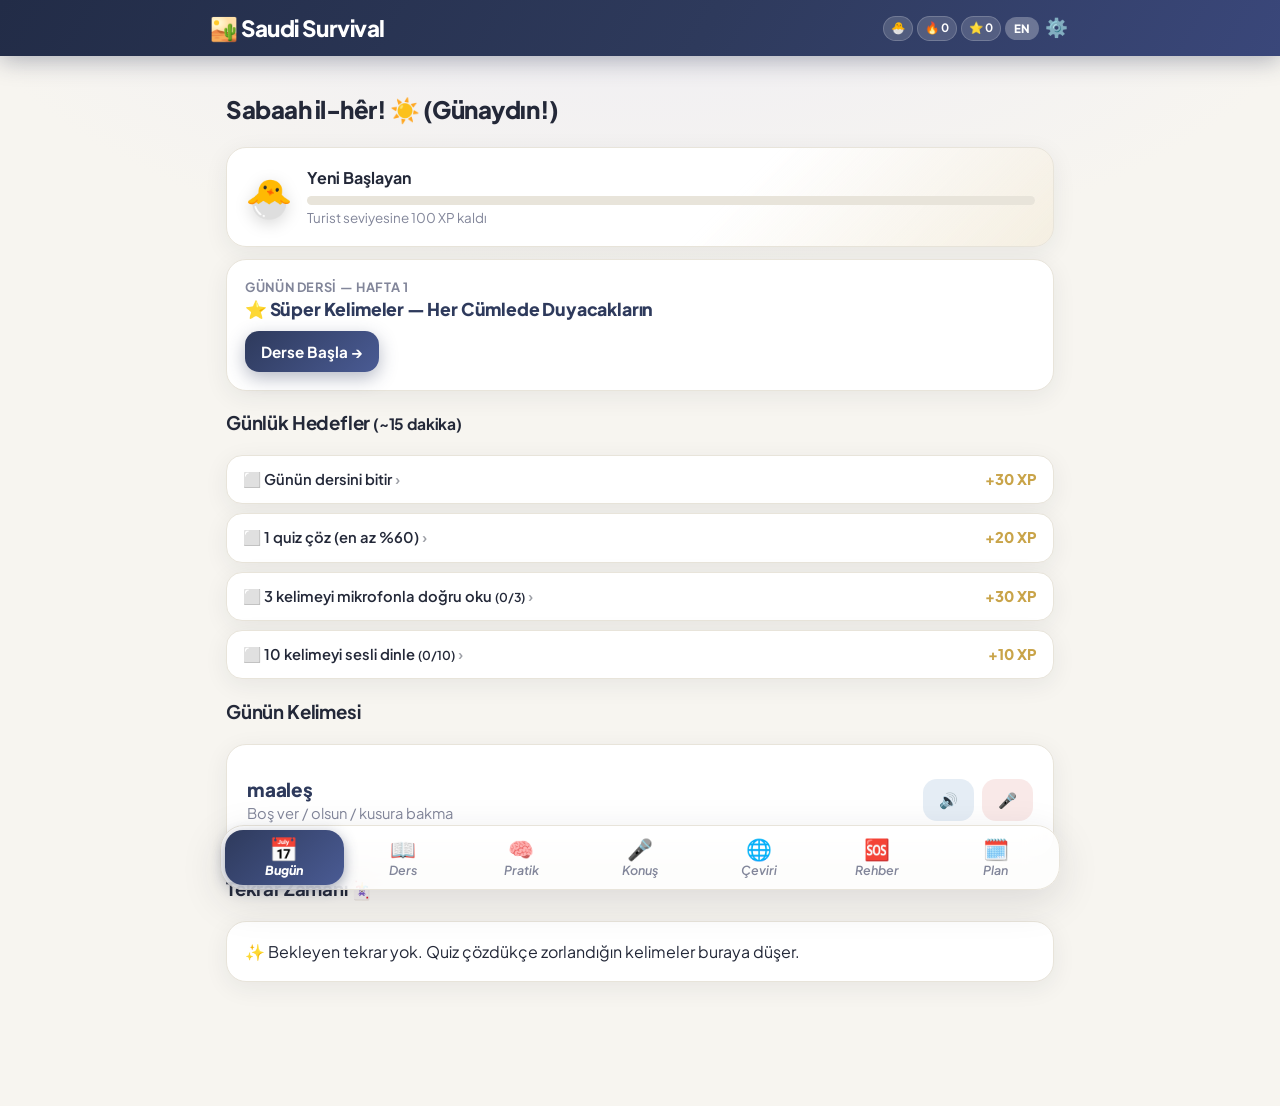
==== index.html @ fb9cb73b "Whisper ile telaffuz değerlendirme, lacivert-altın tema, tıklanabilir hedefler - Speak'te değerlendi" ====
<!DOCTYPE html>
<html lang="tr">
<head>
<meta charset="UTF-8">
<meta name="viewport" content="width=device-width, initial-scale=1.0, viewport-fit=cover">
<meta name="theme-color" content="#2e3a5c">
<meta name="apple-mobile-web-app-capable" content="yes">
<meta name="apple-mobile-web-app-title" content="Saudi Survival">
<title>Saudi Survival App</title>
<link rel="manifest" href="manifest.json">
<link rel="icon" href="icon.svg">
<link rel="apple-touch-icon" href="icon-180.png">
<link rel="stylesheet" href="style.css">
</head>
<body>
<header>
  <div class="header-inner">
    <h1>🏜️ Saudi Survival</h1>
    <div class="header-stats">
      <span id="seviyeBadge" title="Seviye / Level">🐣</span>
      <span id="streakBadge" title="Seri / Streak">🔥 0</span>
      <span id="xpBadge" title="XP">⭐ 0</span>
      <button id="dilBtn" title="Dil / Language">EN</button>
      <button id="settingsBtn" title="Ayarlar / Settings">⚙️</button>
    </div>
  </div>
</header>

<main>
  <!-- BUGÜN -->
  <section id="panel-bugun" class="panel active">
    <h2 id="selamlama"></h2>
    <div class="card seviye-karti" id="seviyeKarti"></div>
    <div class="card" id="gununDersiCard"></div>
    <h3><span data-i18n="gunluk_hedefler">Günlük Hedefler</span> <small data-i18n="dakika">(~15 dakika)</small></h3>
    <ul id="hedefListesi" class="hedef-listesi"></ul>
    <div id="gunTamamMsg" class="kutla hidden" data-i18n-html="gun_tamam"></div>
    <h3 data-i18n="gunun_kelimesi">Günün Kelimesi</h3>
    <div class="card" id="gununKelimesi"></div>
    <h3 data-i18n="tekrar_zamani">Tekrar Zamanı 🃏</h3>
    <div class="card" id="srsOzet"></div>
  </section>

  <!-- DERS -->
  <section id="panel-ders" class="panel">
    <div class="ders-nav">
      <select id="dersSecimi"></select>
    </div>
    <div id="dersIcerik"></div>
  </section>

  <!-- PRATİK -->
  <section id="panel-pratik" class="panel">
    <div id="pratikMenu">
      <h2 data-i18n="pratik">🧠 Pratik</h2>
      <select id="quizDersSecimi"></select>
      <div class="mod-izgara">
        <button class="mod-kart" id="modAnlam"><span class="mod-ikon">📝</span><b data-i18n="anlam_quiz">Anlam Quizi</b><small data-i18n="anlam_quiz_alt">Okunuşu gör, anlamı seç</small></button>
        <button class="mod-kart" id="modDinleme"><span class="mod-ikon">👂</span><b data-i18n="dinleme_quiz">Dinleme Quizi</b><small data-i18n="dinleme_quiz_alt">Sesi dinle, anlamı seç</small></button>
        <button class="mod-kart" id="modEslestirme"><span class="mod-ikon">🧩</span><b data-i18n="eslestirme">Eşleştirme</b><small data-i18n="eslestirme_alt">Okunuş ↔ anlam eşleştir</small></button>
        <button class="mod-kart" id="modFlashcard"><span class="mod-ikon">🃏</span><b data-i18n="flashcard">Flashcard Tekrarı</b><small data-i18n="flashcard_alt">Akıllı tekrar (zorlandıkların)</small></button>
        <button class="mod-kart" id="modHiz"><span class="mod-ikon">⚡</span><b data-i18n="hiz_turu">Hız Turu</b><small data-i18n="hiz_turu_alt">60 saniyede kaç doğru?</small></button>
        <button class="mod-kart" id="modSayi"><span class="mod-ikon">🔢</span><b data-i18n="sayi_antrenor">Sayı Antrenörü</b><small data-i18n="sayi_antrenor_alt">Fiyatları ve sayıları öğren</small></button>
      </div>
    </div>
    <div id="quizAlani" class="hidden"></div>
    <div id="eslestirmeAlani" class="hidden"></div>
    <div id="flashcardAlani" class="hidden"></div>
    <div id="hizAlani" class="hidden"></div>
    <div id="sayiAlani" class="hidden"></div>
  </section>

  <!-- KONUŞMA -->
  <section id="panel-konusma" class="panel">
    <div id="konusmaMenu">
      <h2 data-i18n="konusma">🎤 Konuşma</h2>
      <div class="mod-izgara">
        <button class="mod-kart" id="modTelaffuz"><span class="mod-ikon">🗣️</span><b data-i18n="telaffuz">Telaffuz Pratiği</b><small data-i18n="telaffuz_alt">Kelimeyi söyle, puan al</small></button>
        <button class="mod-kart" id="modDiyalog"><span class="mod-ikon">💬</span><b data-i18n="diyalog">Sesli Diyalog</b><small data-i18n="diyalog_alt">Uygulamayla konuş!</small></button>
        <button class="mod-kart" id="modAiHoca" style="grid-column:1/-1"><span class="mod-ikon">🤖</span><b data-i18n="ai_hoca">AI Hoca (ChatGPT)</b><small data-i18n="ai_hoca_alt">Gerçek sohbet — o Arapça cevap verir, sesiyle okur</small></button>
      </div>
    </div>
    <div id="telaffuzAlani" class="hidden">
      <button class="btn geri" data-geri="konusma" data-i18n="geri">← Geri</button>
      <select id="konusmaDersSecimi"></select>
      <div id="konusmaAlani"></div>
    </div>
    <div id="diyalogAlani" class="hidden"></div>
    <div id="aiAlani" class="hidden">
      <button class="btn geri" data-geri="konusma" data-i18n="geri">← Geri</button>
      <div id="aiBalonlar"></div>
      <div class="diyalog-sira" style="position:static">
        <div style="display:flex;gap:8px">
          <input type="text" id="aiGirdi" style="flex:1;padding:12px;border-radius:12px;border:1.5px solid var(--cizgi);background:var(--kart);color:var(--metin);font-family:inherit;font-size:1rem">
          <button class="btn mic" id="aiMic">🎤</button>
          <button class="btn primary" id="aiGonder" data-i18n="ai_gonder">Gönder</button>
        </div>
        <div id="aiDurum"></div>
      </div>
    </div>
  </section>

  <!-- ÇEVİRMEN -->
  <section id="panel-cevirmen" class="panel">
    <h2 data-i18n="cevirmen">🌐 Çevirmen</h2>
    <p class="ipucu" data-i18n="cevirmen_ipucu">Cümleni yaz ya da söyle — çevirir, okunuşunu yazar, sesli okur.</p>
    <div class="cevirmen-yon">
      <button class="btn yon active" id="yonTrAr" data-i18n="yon_kaynak_ar">Türkçe → Arapça</button>
      <button class="btn yon" id="yonArTr" data-i18n="yon_ar_kaynak">Arapça → Türkçe</button>
    </div>
    <div class="cevirmen-girdi">
      <textarea id="ceviriGirdi" rows="3"></textarea>
      <div class="cevirmen-btnler">
        <button class="btn mic" id="ceviriMic" data-i18n="soyle">🎤 Söyle</button>
        <button class="btn primary" id="ceviriYap" data-i18n="cevir">Çevir</button>
      </div>
      <div id="ceviriDurum" class="hidden"></div>
    </div>
    <div id="ceviriSonuc" class="hidden">
      <div class="card ceviri-card">
        <div class="ceviri-etiket" data-i18n="ceviri_etiket">Çeviri:</div>
        <div id="ceviriMetin" class="buyuk-metin"></div>
        <div id="ceviriOkunus" class="okunus-not"></div>
        <div id="ceviriArapca" class="arapca-yazi"></div>
        <div class="kelime-btnler" style="margin-top:8px">
          <button class="btn ses" id="ceviriDinle" data-i18n="dinle">🔊 Dinle</button>
          <button class="btn mic" id="ceviriTekrarla" data-i18n="sen_soyle">🎤 Sen Söyle</button>
        </div>
        <div id="ceviriTelaffuz"></div>
      </div>
    </div>
  </section>

  <!-- CEP REHBERİ -->
  <section id="panel-rehber" class="panel">
    <h2 data-i18n="rehber">🆘 Cep Rehberi</h2>
    <p class="ipucu" data-i18n="rehber_ipucu">Gerçek hayatta sıkışınca: ifadeye dokun, telefon senin yerine Arapça söylesin! 📢</p>
    <div id="rehberKategoriler"></div>
  </section>

  <!-- AJANDA -->
  <section id="panel-ajanda" class="panel">
    <h2 data-i18n="yol_haritasi">🗓️ Yol Haritası</h2>
    <div class="genel-ilerleme">
      <div class="bar"><div id="genelBar" class="bar-dolu"></div></div>
      <span id="genelYuzde">%0</span>
    </div>
    <div id="ajandaListesi"></div>
    <h3 data-i18n="aktivite">📆 Son 4 Hafta Aktiviten</h3>
    <div class="card"><div id="aktiviteTakvim" class="takvim"></div></div>
    <button class="btn primary" id="paylasBtn" style="width:100%;margin:8px 0" data-i18n="paylas">📤 İlerlemeni Paylaş</button>
    <h3 data-i18n="rozetler">🏅 Rozetler</h3>
    <div id="rozetler" class="rozetler"></div>
    <h3 data-i18n="istatistikler">📊 İstatistikler</h3>
    <div class="card" id="istatistikler"></div>
  </section>
</main>

<nav id="tabs">
  <button class="tab active" data-tab="bugun"><span>📅</span><em data-i18n="tab_bugun">Bugün</em></button>
  <button class="tab" data-tab="ders"><span>📖</span><em data-i18n="tab_ders">Ders</em></button>
  <button class="tab" data-tab="pratik"><span>🧠</span><em data-i18n="tab_pratik">Pratik</em></button>
  <button class="tab" data-tab="konusma"><span>🎤</span><em data-i18n="tab_konus">Konuş</em></button>
  <button class="tab" data-tab="cevirmen"><span>🌐</span><em data-i18n="tab_ceviri">Çeviri</em></button>
  <button class="tab" data-tab="rehber"><span>🆘</span><em data-i18n="tab_rehber">Rehber</em></button>
  <button class="tab" data-tab="ajanda"><span>🗓️</span><em data-i18n="tab_plan">Plan</em></button>
</nav>

<!-- Ayarlar -->
<dialog id="settingsDialog">
  <h3 data-i18n="ayarlar">⚙️ Ayarlar</h3>
  <label class="ayar-satir">
    <span data-i18n="dil">Dil / Language:</span>
    <select id="ayarDil" style="width:auto;flex:1">
      <option value="tr">🇹🇷 Türkçe</option>
      <option value="en">🇬🇧 English</option>
    </select>
  </label>
  <label class="ayar-satir">
    <input type="checkbox" id="ayarArapca"> <span data-i18n="arapca_goster">Arapça yazıyı da göster</span>
  </label>
  <label class="ayar-satir">
    <input type="checkbox" id="ayarKaranlik"> <span data-i18n="karanlik">🌙 Karanlık mod</span>
  </label>
  <label class="ayar-satir">
    <span data-i18n="hiz">Konuşma hızı:</span>
    <input type="range" id="ayarHiz" min="0.5" max="1.2" step="0.1" value="0.8">
  </label>
  <label class="ayar-satir">
    <span data-i18n="ses">Arapça ses:</span>
    <select id="ayarSes"></select>
  </label>
  <label class="ayar-satir" style="flex-direction:column;align-items:flex-start">
    <span data-i18n="openai_anahtar">OpenAI API anahtarı (isteğe bağlı — çok daha doğal ses):</span>
    <input type="password" id="ayarOaiKey" placeholder="sk-..." style="width:100%;padding:10px;border-radius:10px;border:1.5px solid var(--cizgi);background:var(--kart);color:var(--metin);font-family:inherit">
    <small class="ipucu" data-i18n="openai_ipucu">platform.openai.com'dan anahtar al, buraya yapıştır. Boşsa tarayıcı sesi kullanılır.</small>
  </label>
  <div class="ayar-btnler">
    <button class="btn" id="yedekAl" data-i18n="yedek_al">📥 Yedek Al</button>
    <button class="btn" id="yedekYukle" data-i18n="yedek_yukle">📤 Yedek Yükle</button>
  </div>
  <div class="ayar-btnler">
    <button class="btn danger" id="ayarSifirla" data-i18n="sifirla">İlerlemeyi Sıfırla</button>
    <button class="btn primary" id="ayarKapat" data-i18n="kapat">Kapat</button>
  </div>
</dialog>

<div id="toast" class="hidden"></div>
<div id="konfeti"></div>

<script src="data.js"></script>
<script src="en.js"></script>
<script src="app.js"></script>
</body>
</html>
---- style.css ----
/* Saudi Survival — modern, elegant, mobile-first */
@import url('https://fonts.googleapis.com/css2?family=Plus+Jakarta+Sans:wght@400;600;700;800&display=swap');

:root {
  /* Gece laciverti + altın: sofistike, sıcak, premium */
  --bg: #f7f5f0;
  --bg-grad: radial-gradient(1200px 600px at 50% -10%, #edecf4 0%, #f7f5f0 60%);
  --kart: #ffffff;
  --kart-cam: rgba(255,255,255,.8);
  --metin: #232838;
  --gri: #82869a;
  --yesil: #2e3a5c;       /* ana renk: gece laciverti */
  --yesil-2: #4a5b94;     /* açık lacivert */
  --yesil-koyu: #222c47;
  --altin: #c9a449;
  --altin-2: #e3c272;
  --kirmizi: #c96f5d;     /* terrakota */
  --mavi: #5d74a8;
  --cizgi: #e8e4da;
  --radius: 20px;
  --golge: 0 6px 24px rgba(35, 40, 56, .07);
  --golge-buyuk: 0 12px 40px rgba(35, 40, 56, .13);
}
body.karanlik {
  --bg: #12151f;
  --bg-grad: radial-gradient(1200px 600px at 50% -10%, #1a2030 0%, #12151f 60%);
  --kart: #1c2230;
  --kart-cam: rgba(28, 34, 48, .85);
  --metin: #e9e7df;
  --gri: #9aa0b5;
  --yesil: #5d74a8;
  --yesil-2: #7a90c4;
  --cizgi: #2a3245;
  --golge: 0 6px 24px rgba(0,0,0,.35);
  --golge-buyuk: 0 12px 40px rgba(0,0,0,.55);
}

* { box-sizing: border-box; -webkit-tap-highlight-color: transparent; }
html { -webkit-text-size-adjust: 100%; }
body {
  margin: 0;
  font-family: "Plus Jakarta Sans", -apple-system, BlinkMacSystemFont, "Segoe UI", Roboto, sans-serif;
  background: var(--bg);
  background-image: var(--bg-grad);
  background-attachment: fixed;
  color: var(--metin);
  padding-bottom: 84px;
  line-height: 1.45;
}

h2 { font-weight: 800; letter-spacing: -.02em; }
h3 { font-weight: 700; letter-spacing: -.01em; }

/* ---------- Header ---------- */
header {
  background: linear-gradient(120deg, #222c47 0%, #2e3a5c 55%, #3a477a 100%);
  color: #fff;
  padding: 12px 16px;
  padding-top: max(12px, env(safe-area-inset-top));
  position: sticky;
  top: 0;
  z-index: 10;
  box-shadow: 0 4px 24px rgba(34, 44, 71, .35);
}
.header-inner {
  max-width: 860px;
  margin: 0 auto;
  display: flex;
  justify-content: space-between;
  align-items: center;
  gap: 6px;
  min-width: 0;
}
header h1 {
  font-size: 1rem; margin: 0; white-space: nowrap;
  font-weight: 800; letter-spacing: -.02em;
  min-width: 0; overflow: hidden; text-overflow: ellipsis; flex-shrink: 1;
}
.header-stats { display: flex; gap: 4px; align-items: center; font-weight: 700; flex-shrink: 0; }
.header-stats span {
  background: rgba(255,255,255,.16);
  border: 1px solid rgba(255,255,255,.18);
  padding: 3px 7px; border-radius: 999px; font-size: .72rem; white-space: nowrap;
}
#dilBtn {
  background: rgba(255,255,255,.28); border: none; border-radius: 999px;
  padding: 4px 9px; font-size: .72rem; font-weight: 800; color: #fff;
  cursor: pointer; font-family: inherit; flex-shrink: 0;
}
#settingsBtn { background: none; border: none; font-size: 1.15rem; cursor: pointer; padding: 0 2px; flex-shrink: 0; }

/* ---------- Alt navigasyon ---------- */
nav#tabs {
  position: fixed;
  bottom: 10px; left: 10px; right: 10px;
  display: flex;
  background: var(--kart-cam);
  backdrop-filter: blur(16px);
  -webkit-backdrop-filter: blur(16px);
  border: 1px solid var(--cizgi);
  border-radius: 24px;
  z-index: 20;
  padding: 4px;
  padding-bottom: max(4px, env(safe-area-inset-bottom));
  box-shadow: var(--golge-buyuk);
  max-width: 840px;
  margin: 0 auto;
}
.tab {
  flex: 1;
  display: flex;
  flex-direction: column;
  align-items: center;
  gap: 1px;
  padding: 8px 2px 7px;
  border: none;
  background: none;
  font-size: .6rem;
  font-weight: 600;
  font-family: inherit;
  cursor: pointer;
  color: var(--gri);
  border-radius: 18px;
  transition: all .2s;
}
.tab span { font-size: 1.3rem; line-height: 1.1; transition: transform .2s; }
.tab.active {
  color: #fff;
  font-weight: 800;
  background: linear-gradient(135deg, var(--yesil), var(--yesil-2));
  box-shadow: 0 4px 14px rgba(46, 58, 92, .45);
}
.tab.active span { transform: scale(1.12); }

main { max-width: 860px; margin: 0 auto; padding: 16px 16px 28px; }
.panel { display: none; }
.panel.active { display: block; animation: fadeIn .3s cubic-bezier(.2,.8,.3,1); }
@keyframes fadeIn { from { opacity: 0; transform: translateY(10px);} to { opacity: 1; transform: none;} }

/* ---------- Kartlar ---------- */
.card {
  background: var(--kart);
  border: 1px solid var(--cizgi);
  border-radius: var(--radius);
  box-shadow: var(--golge);
  padding: 18px;
  margin: 12px 0;
}

.seviye-karti {
  display: flex; align-items: center; gap: 14px;
  background: linear-gradient(135deg, var(--kart) 60%, rgba(217,164,50,.08));
}
.seviye-karti .buyuk-ikon { font-size: 2.4rem; filter: drop-shadow(0 4px 8px rgba(0,0,0,.15)); }
.seviye-bar { height: 9px; background: var(--cizgi); border-radius: 6px; overflow: hidden; margin-top: 7px; }
.seviye-bar > div {
  height: 100%;
  background: linear-gradient(90deg, var(--altin), var(--altin-2));
  border-radius: 6px;
  transition: width .6s cubic-bezier(.2,.8,.3,1);
}

/* ---------- Hedefler ---------- */
.hedef-listesi { list-style: none; padding: 0; }
.hedef-listesi li {
  background: var(--kart);
  border: 1px solid var(--cizgi);
  border-radius: 16px;
  box-shadow: var(--golge);
  padding: 13px 16px;
  margin: 9px 0;
  display: flex;
  justify-content: space-between;
  align-items: center;
  gap: 8px;
  font-weight: 600;
  font-size: .92rem;
}
.hedef-listesi li.tamam { opacity: .55; text-decoration: line-through; }
.hedef-listesi .xp { color: var(--altin); font-weight: 800; white-space: nowrap; }

.kutla {
  background: linear-gradient(135deg, rgba(242,193,78,.18), rgba(217,164,50,.1));
  border: 1.5px solid var(--altin);
  border-radius: var(--radius);
  padding: 16px;
  text-align: center;
  margin: 12px 0;
  font-size: 1.02rem;
}

/* ---------- Kelime kartları ---------- */
.kelime-kart { border-bottom: 1px solid var(--cizgi); padding: 13px 2px; }
.kelime-kart:last-child { border-bottom: none; }
.kelime-ust { display: flex; align-items: center; justify-content: space-between; gap: 8px; }
.okunus { font-size: 1.18rem; font-weight: 800; color: var(--yesil); letter-spacing: -.01em; }
body.karanlik .okunus { color: #9fb2e8; }
.anlam { color: var(--gri); font-size: .92rem; }
.arapca-yazi { font-size: 1.25rem; color: #ab9a73; direction: rtl; }
body:not(.arapca-acik) .arapca-yazi { display: none; }
.kelime-btnler { display: flex; gap: 8px; flex-shrink: 0; }

/* ---------- Butonlar ---------- */
.btn {
  border: none;
  border-radius: 14px;
  padding: 11px 16px;
  font-size: .95rem;
  font-weight: 700;
  font-family: inherit;
  cursor: pointer;
  background: var(--cizgi);
  color: var(--metin);
  transition: transform .12s, box-shadow .2s, filter .2s;
}
.btn:active { transform: scale(.95); }
.btn.primary {
  background: linear-gradient(135deg, var(--yesil), var(--yesil-2));
  color: #fff;
  box-shadow: 0 6px 18px rgba(46, 58, 92, .35);
}
.btn.primary:active { filter: brightness(.94); }
.btn.ses { background: rgba(74, 127, 181, .14); color: var(--mavi); }
.btn.mic { background: rgba(208, 90, 78, .13); color: var(--kirmizi); }
.btn.mic.dinliyor {
  background: linear-gradient(135deg, var(--kirmizi), #e3776b);
  color: #fff;
  animation: pulse 1s infinite;
  box-shadow: 0 0 0 6px rgba(208, 90, 78, .18);
}
.btn.danger { background: linear-gradient(135deg, var(--kirmizi), #e3776b); color: #fff; }
.btn.yon { border-radius: 999px; font-size: .88rem; }
.btn.yon.active {
  background: linear-gradient(135deg, var(--yesil), var(--yesil-2));
  color: #fff;
  box-shadow: 0 4px 14px rgba(46, 58, 92, .35);
}
.btn.geri { margin-bottom: 10px; background: transparent; border: 1.5px solid var(--cizgi); }
@keyframes pulse { 50% { opacity: .65; } }

.dinleme-durum {
  margin-top: 10px;
  padding: 12px 16px;
  border-radius: 14px;
  background: linear-gradient(135deg, rgba(242,193,78,.22), rgba(217,164,50,.12));
  border: 1.5px solid var(--altin);
  font-weight: 700;
  animation: pulse 1.2s infinite;
}
.duyulan { font-style: italic; color: var(--gri); margin-top: 6px; font-size: .88rem; font-weight: 400; }

select {
  width: 100%;
  padding: 13px 14px;
  border-radius: 14px;
  border: 1.5px solid var(--cizgi);
  font-size: .98rem;
  font-family: inherit;
  font-weight: 600;
  background: var(--kart);
  color: var(--metin);
  margin-bottom: 8px;
  appearance: none;
  background-image: url("data:image/svg+xml,%3Csvg xmlns='http://www.w3.org/2000/svg' width='14' height='9'%3E%3Cpath d='M1 1l6 6 6-6' stroke='%237d8783' stroke-width='2' fill='none' stroke-linecap='round'/%3E%3C/svg%3E");
  background-repeat: no-repeat;
  background-position: right 14px center;
}

/* ---------- Mod kartları ---------- */
.mod-izgara { display: grid; grid-template-columns: 1fr 1fr; gap: 12px; margin-top: 12px; }
.mod-kart {
  background: var(--kart);
  border: 1px solid var(--cizgi);
  border-radius: var(--radius);
  box-shadow: var(--golge);
  padding: 18px 10px;
  cursor: pointer;
  display: flex;
  flex-direction: column;
  align-items: center;
  gap: 4px;
  color: var(--metin);
  font-size: .95rem;
  font-family: inherit;
  transition: transform .15s, box-shadow .2s;
}
.mod-kart small { color: var(--gri); font-size: .73rem; font-weight: 500; }
.mod-ikon { font-size: 2rem; filter: drop-shadow(0 3px 6px rgba(0,0,0,.12)); }
.mod-kart:active { transform: scale(.96); }

/* ---------- Quiz ---------- */
.quiz-soru { font-size: 1.4rem; font-weight: 800; text-align: center; margin: 14px 0; color: var(--yesil); letter-spacing: -.01em; }
body.karanlik .quiz-soru { color: #9fb2e8; }
.quiz-secenekler { display: grid; gap: 10px; }
.quiz-secenek {
  background: var(--kart);
  border: 1.5px solid var(--cizgi);
  border-radius: 16px;
  padding: 15px;
  font-size: .98rem;
  font-weight: 600;
  font-family: inherit;
  cursor: pointer;
  text-align: left;
  color: var(--metin);
  transition: transform .12s, border-color .2s;
}
.quiz-secenek:active { transform: scale(.98); }
.quiz-secenek.dogru { border-color: var(--yesil-2); background: rgba(20, 176, 138, .12); }
.quiz-secenek.yanlis { border-color: var(--kirmizi); background: rgba(208, 90, 78, .12); }
.quiz-ilerleme { text-align: center; color: var(--gri); margin-bottom: 8px; font-weight: 600; font-size: .85rem; }
.skor-genis { font-size: 2.4rem; text-align: center; margin: 16px 0; font-weight: 800; }

/* ---------- Eşleştirme ---------- */
.esl-izgara { display: grid; grid-template-columns: 1fr 1fr; gap: 9px; }
.esl-kart {
  border: 1.5px solid var(--cizgi);
  background: var(--kart);
  color: var(--metin);
  border-radius: 14px;
  padding: 13px 8px;
  font-size: .9rem;
  font-weight: 600;
  font-family: inherit;
  cursor: pointer;
  min-height: 58px;
  box-shadow: var(--golge);
  transition: transform .12s, border-color .15s;
}
.esl-kart.secili { border-color: var(--altin); background: rgba(242,193,78,.16); transform: scale(1.03); }
.esl-kart.eslesti { border-color: var(--yesil-2); background: rgba(74,91,148,.12); opacity: .45; pointer-events: none; }
.esl-kart.hata { border-color: var(--kirmizi); animation: salla .3s; }
@keyframes salla { 25% { transform: translateX(-5px);} 75% { transform: translateX(5px);} }

/* ---------- Flashcard ---------- */
.fkart { perspective: 1000px; margin: 14px auto; max-width: 420px; height: 210px; cursor: pointer; }
.fkart-ic { position: relative; width: 100%; height: 100%; transition: transform .55s cubic-bezier(.3,.9,.3,1); transform-style: preserve-3d; }
.fkart.acik .fkart-ic { transform: rotateY(180deg); }
.fkart-yuz {
  position: absolute; inset: 0;
  backface-visibility: hidden;
  background: var(--kart);
  border: 1px solid var(--cizgi);
  border-radius: 22px;
  box-shadow: var(--golge-buyuk);
  display: flex; flex-direction: column; align-items: center; justify-content: center;
  gap: 8px; padding: 18px; text-align: center;
}
.fkart-arka { transform: rotateY(180deg); border: 2px solid var(--yesil-2); }
.fkart-btnler { display: flex; gap: 10px; justify-content: center; margin-top: 12px; }

/* ---------- Diyalog ---------- */
.diyalog-balon { display: flex; margin: 9px 0; }
.diyalog-balon.app { justify-content: flex-start; }
.diyalog-balon.sen { justify-content: flex-end; }
.balon {
  max-width: 84%;
  padding: 11px 15px;
  border-radius: 20px;
  box-shadow: var(--golge);
  cursor: pointer;
}
.diyalog-balon.app .balon { background: var(--kart); border: 1px solid var(--cizgi); border-bottom-left-radius: 6px; }
.diyalog-balon.sen .balon {
  background: linear-gradient(135deg, rgba(74,91,148,.14), rgba(46,58,92,.08));
  border: 1px solid rgba(74,91,148,.35);
  border-bottom-right-radius: 6px;
}
.balon .kisi { font-size: .68rem; color: var(--gri); font-weight: 800; text-transform: uppercase; letter-spacing: .04em; }
.balon .okunus { font-size: 1.02rem; }
.balon .anlam { font-size: .83rem; }
.diyalog-sira {
  position: sticky; bottom: 88px;
  background: var(--kart);
  border: 1.5px solid var(--altin);
  border-radius: var(--radius);
  padding: 14px;
  margin-top: 14px;
  box-shadow: var(--golge-buyuk);
}

/* ---------- Cep Rehberi ---------- */
.rehber-kategori h3 { margin: 18px 0 6px; }
.rehber-ifade {
  width: 100%;
  display: flex; justify-content: space-between; align-items: center; gap: 10px;
  background: var(--kart);
  border: 1px solid var(--cizgi);
  border-radius: 16px;
  box-shadow: var(--golge);
  padding: 13px 15px;
  margin: 7px 0;
  cursor: pointer;
  text-align: left;
  color: var(--metin);
  font-size: 1rem;
  font-family: inherit;
  transition: transform .12s;
}
.rehber-ifade:active { transform: scale(.98); border-color: var(--altin); }
.rehber-ifade .hoparlor { font-size: 1.35rem; flex-shrink: 0; }

/* ---------- Çevirmen ---------- */
.cevirmen-yon { display: flex; gap: 8px; margin-bottom: 12px; }
.cevirmen-girdi textarea {
  width: 100%;
  border-radius: var(--radius);
  border: 1.5px solid var(--cizgi);
  padding: 14px;
  font-size: 1rem;
  resize: vertical;
  font-family: inherit;
  background: var(--kart);
  color: var(--metin);
  box-shadow: var(--golge);
}
.cevirmen-girdi textarea:focus { outline: 2px solid var(--yesil-2); border-color: transparent; }
.cevirmen-btnler { display: flex; gap: 10px; margin-top: 10px; }
.cevirmen-btnler .btn { flex: 1; }
.ceviri-card .buyuk-metin { font-size: 1.35rem; font-weight: 800; margin: 6px 0; letter-spacing: -.01em; }
.ceviri-etiket { color: var(--gri); font-size: .8rem; font-weight: 700; text-transform: uppercase; letter-spacing: .05em; }
.okunus-not { color: var(--gri); font-size: .78rem; }
.ceviri-card .arapca-yazi { display: block !important; opacity: .8; }
body:not(.arapca-acik) .ceviri-card .arapca-yazi { display: none !important; }

/* ---------- Ajanda ---------- */
.genel-ilerleme { display: flex; align-items: center; gap: 12px; margin-bottom: 16px; }
.bar { flex: 1; height: 14px; background: var(--cizgi); border-radius: 8px; overflow: hidden; }
.bar-dolu {
  height: 100%;
  background: linear-gradient(90deg, var(--yesil), var(--yesil-2), var(--altin-2));
  width: 0;
  border-radius: 8px;
  transition: width .6s cubic-bezier(.2,.8,.3,1);
}
#genelYuzde { font-weight: 800; }

.hafta-kart { margin-bottom: 12px; }
.hafta-baslik { display: flex; justify-content: space-between; align-items: center; }
.hafta-baslik h3 { margin: 0; font-size: 1.02rem; }
.hafta-yuzde { font-weight: 800; color: var(--yesil); }
body.karanlik .hafta-yuzde { color: #9fb2e8; }
.ders-satir {
  display: flex; justify-content: space-between; align-items: center; gap: 6px;
  padding: 9px 0; border-bottom: 1px dashed var(--cizgi);
  font-size: .92rem;
}
.ders-satir:last-child { border-bottom: none; }
.ders-satir button { font-size: .78rem; padding: 6px 12px; flex-shrink: 0; }

.rozetler { display: flex; flex-wrap: wrap; gap: 10px; }
.rozet {
  background: var(--kart);
  border: 1px solid var(--cizgi);
  border-radius: 16px;
  box-shadow: var(--golge);
  padding: 12px;
  text-align: center;
  min-width: 86px;
  flex: 1;
}
.rozet.kilitli { opacity: .3; filter: grayscale(1); }
.rozet .ikon { font-size: 1.6rem; filter: drop-shadow(0 3px 6px rgba(0,0,0,.15)); }
.rozet .ad { font-size: .7rem; color: var(--gri); font-weight: 700; margin-top: 2px; }

/* ---------- Telaffuz sonuçları ---------- */
.telaffuz-sonuc { border-radius: 14px; padding: 13px; margin-top: 10px; font-size: .92rem; }
.telaffuz-sonuc.iyi { background: rgba(94,150,108,.16); border: 1.5px solid var(--yesil-2); }
.telaffuz-sonuc.orta { background: rgba(242,193,78,.14); border: 1.5px solid var(--altin); }
.telaffuz-sonuc.kotu { background: rgba(208,90,78,.1); border: 1.5px solid var(--kirmizi); }

.ipucu { color: var(--gri); font-size: .84rem; }
.hidden { display: none !important; }

/* ---------- Dialog & toast ---------- */
dialog {
  border: 1px solid var(--cizgi);
  border-radius: 24px;
  box-shadow: var(--golge-buyuk);
  padding: 22px;
  max-width: 380px;
  width: 90%;
  background: var(--kart);
  color: var(--metin);
  font-family: inherit;
}
dialog::backdrop { background: rgba(10, 20, 16, .5); backdrop-filter: blur(4px); }
.ayar-satir { display: flex; align-items: center; gap: 10px; margin: 14px 0; flex-wrap: wrap; font-weight: 600; }
.ayar-btnler { display: flex; justify-content: space-between; margin-top: 16px; gap: 8px; }

#toast {
  position: fixed; bottom: 96px; left: 50%; transform: translateX(-50%);
  background: rgba(28, 36, 33, .94);
  backdrop-filter: blur(8px);
  color: #fff;
  padding: 12px 20px;
  border-radius: 999px;
  z-index: 100;
  box-shadow: var(--golge-buyuk);
  max-width: 92%;
  text-align: center;
  font-weight: 600;
  font-size: .9rem;
  animation: toastGir .25s cubic-bezier(.2,.8,.3,1);
}
@keyframes toastGir { from { opacity: 0; transform: translate(-50%, 12px);} to { opacity: 1; transform: translate(-50%, 0);} }

/* ---------- Aktivite takvimi & hız turu ---------- */
.takvim { display: grid; grid-template-columns: repeat(14, 1fr); gap: 5px; }
.takvim-gun { aspect-ratio: 1; border-radius: 5px; background: var(--cizgi); }
.takvim-gun.s1 { background: #cfd6ea; }
.takvim-gun.s2 { background: #7a90c4; }
.takvim-gun.s3 { background: var(--yesil); box-shadow: 0 0 6px rgba(74,91,148,.5); }

.sure-bar { height: 10px; background: var(--cizgi); border-radius: 6px; overflow: hidden; margin-bottom: 10px; }
.sure-bar > div { height: 100%; background: linear-gradient(90deg, var(--kirmizi), var(--altin-2)); transition: width 1s linear; border-radius: 6px; }

#konfeti { position: fixed; inset: 0; pointer-events: none; z-index: 99; overflow: hidden; }
.konfeti-parca { position: absolute; top: -30px; font-size: 1.5rem; animation: dus 2.6s ease-in forwards; }
@keyframes dus { to { transform: translateY(110vh) rotate(540deg); opacity: .2; } }

@media (min-width: 700px) {
  header h1 { font-size: 1.4rem; }
  .tab { font-size: .78rem; }
  .mod-izgara { grid-template-columns: repeat(4, 1fr); }
  #panel-konusma .mod-izgara { grid-template-columns: 1fr 1fr; }
  .esl-izgara { grid-template-columns: repeat(4, 1fr); }
}
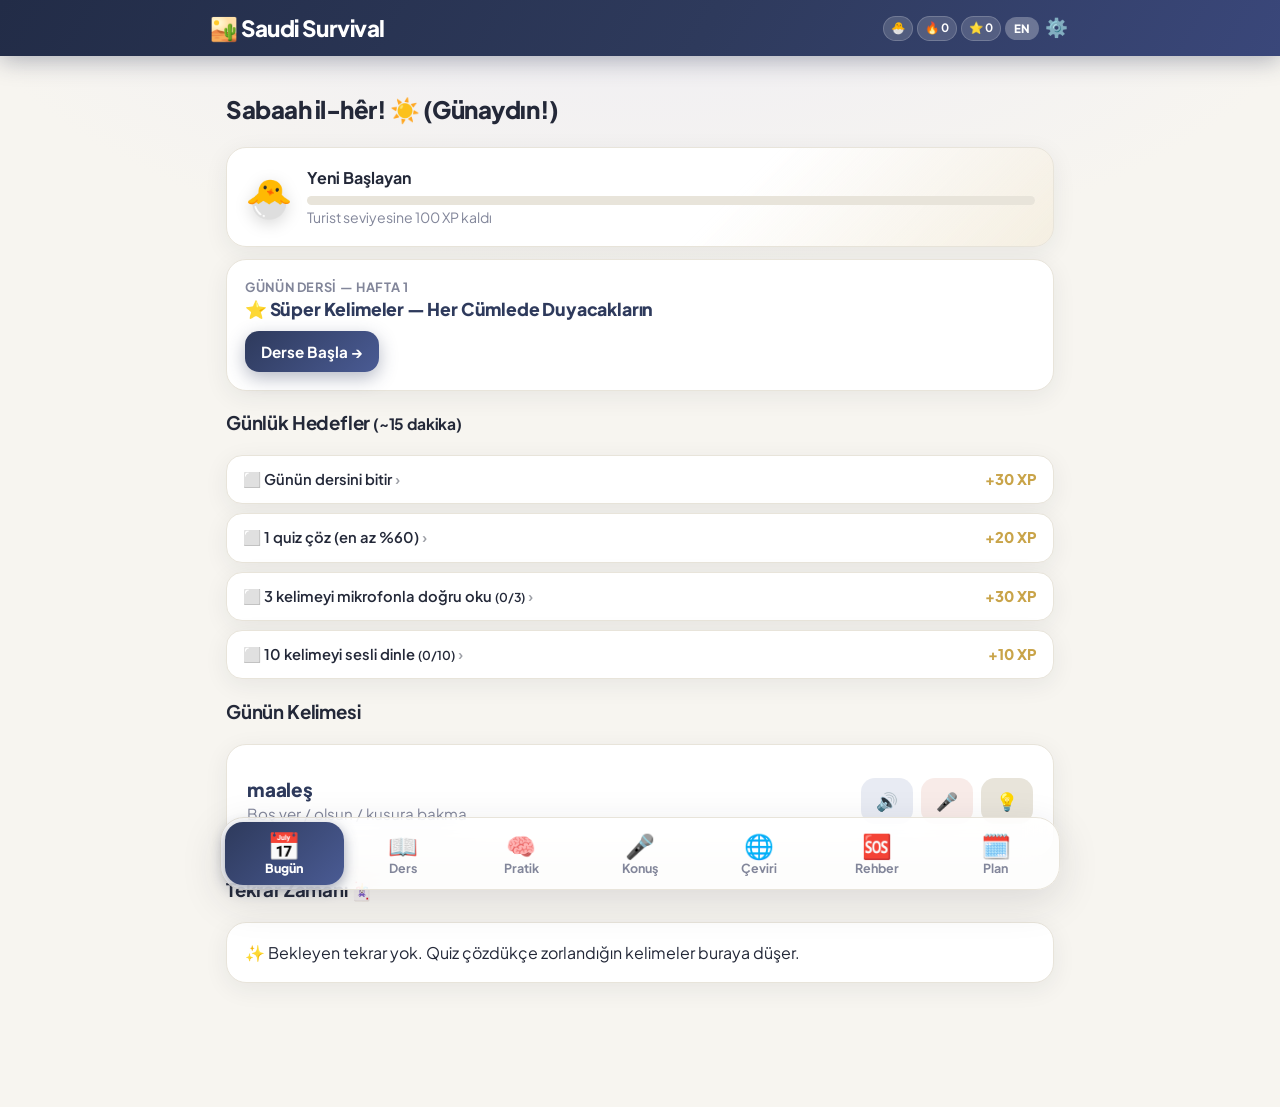
==== commit dc3a83a4: "Tek ses tonu, diyalog sonucu gösterimi, alternatif söyleyişler, AI ipucu - Tüm sekmelerde tek sabit " ====
--- a/index.html
+++ b/index.html
@@ -91,7 +91,8 @@
       <div id="aiBalonlar"></div>
       <div class="diyalog-sira" style="position:static">
         <div style="display:flex;gap:8px">
-          <input type="text" id="aiGirdi" style="flex:1;padding:12px;border-radius:12px;border:1.5px solid var(--cizgi);background:var(--kart);color:var(--metin);font-family:inherit;font-size:1rem">
+          <input type="text" id="aiGirdi" style="flex:1;min-width:0;padding:12px;border-radius:12px;border:1.5px solid var(--cizgi);background:var(--kart);color:var(--metin);font-family:inherit;font-size:1rem">
+          <button class="btn" id="aiHint" title="İpucu / Hint">💡</button>
           <button class="btn mic" id="aiMic">🎤</button>
           <button class="btn primary" id="aiGonder" data-i18n="ai_gonder">Gönder</button>
         </div>
--- a/style.css
+++ b/style.css
@@ -111,19 +111,21 @@
   display: flex;
   flex-direction: column;
   align-items: center;
-  gap: 1px;
-  padding: 8px 2px 7px;
+  gap: 2px;
+  padding: 10px 2px 9px;
   border: none;
   background: none;
-  font-size: .6rem;
-  font-weight: 600;
+  font-size: .74rem;
+  font-weight: 700;
   font-family: inherit;
   cursor: pointer;
   color: var(--gri);
   border-radius: 18px;
   transition: all .2s;
-}
-.tab span { font-size: 1.3rem; line-height: 1.1; transition: transform .2s; }
+  min-width: 0;
+}
+.tab em { font-style: normal; max-width: 100%; overflow: hidden; text-overflow: ellipsis; }
+.tab span { font-size: 1.5rem; line-height: 1.1; transition: transform .2s; }
 .tab.active {
   color: #fff;
   font-weight: 800;
@@ -195,7 +197,7 @@
 .kelime-ust { display: flex; align-items: center; justify-content: space-between; gap: 8px; }
 .okunus { font-size: 1.18rem; font-weight: 800; color: var(--yesil); letter-spacing: -.01em; }
 body.karanlik .okunus { color: #9fb2e8; }
-.anlam { color: var(--gri); font-size: .92rem; }
+.anlam { color: var(--gri); font-size: .95rem; }
 .arapca-yazi { font-size: 1.25rem; color: #ab9a73; direction: rtl; }
 body:not(.arapca-acik) .arapca-yazi { display: none; }
 .kelime-btnler { display: flex; gap: 8px; flex-shrink: 0; }
@@ -220,8 +222,9 @@
   box-shadow: 0 6px 18px rgba(46, 58, 92, .35);
 }
 .btn.primary:active { filter: brightness(.94); }
-.btn.ses { background: rgba(74, 127, 181, .14); color: var(--mavi); }
-.btn.mic { background: rgba(208, 90, 78, .13); color: var(--kirmizi); }
+.btn.ses { background: rgba(93, 116, 168, .14); color: var(--mavi); }
+.btn.mic { background: rgba(201, 111, 93, .14); color: var(--kirmizi); }
+.kelime-btnler .btn { padding: 12px 15px; font-size: 1.1rem; min-width: 48px; }
 .btn.mic.dinliyor {
   background: linear-gradient(135deg, var(--kirmizi), #e3776b);
   color: #fff;
@@ -284,7 +287,7 @@
   font-family: inherit;
   transition: transform .15s, box-shadow .2s;
 }
-.mod-kart small { color: var(--gri); font-size: .73rem; font-weight: 500; }
+.mod-kart small { color: var(--gri); font-size: .78rem; font-weight: 500; }
 .mod-ikon { font-size: 2rem; filter: drop-shadow(0 3px 6px rgba(0,0,0,.12)); }
 .mod-kart:active { transform: scale(.96); }
 
@@ -469,7 +472,7 @@
 .telaffuz-sonuc.orta { background: rgba(242,193,78,.14); border: 1.5px solid var(--altin); }
 .telaffuz-sonuc.kotu { background: rgba(208,90,78,.1); border: 1.5px solid var(--kirmizi); }
 
-.ipucu { color: var(--gri); font-size: .84rem; }
+.ipucu { color: var(--gri); font-size: .88rem; }
 .hidden { display: none !important; }
 
 /* ---------- Dialog & toast ---------- */
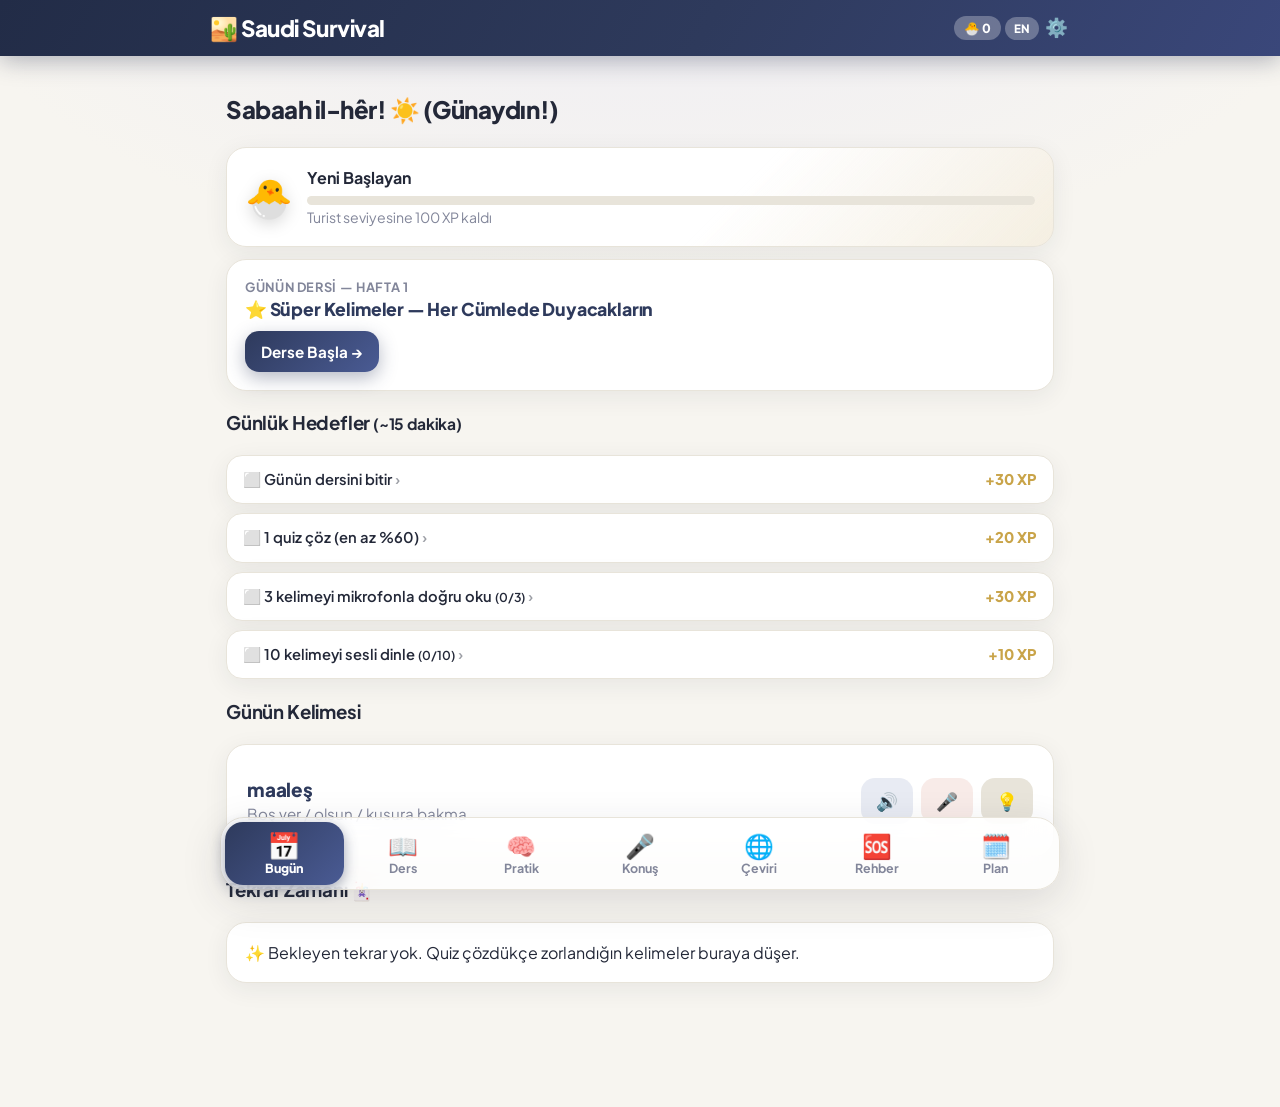
==== commit c4234980: "Quiz ipuçları + üst bar istatistik grubu - Dinleme quizinde 💡: okunuşu gösterir; Anlam quizinde 💡🔊: " ====
--- a/index.html
+++ b/index.html
@@ -17,13 +17,12 @@
   <div class="header-inner">
     <h1>🏜️ Saudi Survival</h1>
     <div class="header-stats">
-      <span id="seviyeBadge" title="Seviye / Level">🐣</span>
-      <span id="streakBadge" title="Seri / Streak">🔥 0</span>
-      <span id="xpBadge" title="XP">⭐ 0</span>
+      <button id="statOzet" title="Seviye · Seri · XP">🐣 0</button>
       <button id="dilBtn" title="Dil / Language">EN</button>
       <button id="settingsBtn" title="Ayarlar / Settings">⚙️</button>
     </div>
   </div>
+  <div id="statPopover" class="stat-popover hidden"></div>
 </header>
 
 <main>
@@ -123,11 +122,14 @@
         <div id="ceviriMetin" class="buyuk-metin"></div>
         <div id="ceviriOkunus" class="okunus-not"></div>
         <div id="ceviriArapca" class="arapca-yazi"></div>
-        <div class="kelime-btnler" style="margin-top:8px">
+        <div class="kelime-btnler" style="margin-top:8px;flex-wrap:wrap">
           <button class="btn ses" id="ceviriDinle" data-i18n="dinle">🔊 Dinle</button>
           <button class="btn mic" id="ceviriTekrarla" data-i18n="sen_soyle">🎤 Sen Söyle</button>
+          <button class="btn" id="cevAltBtn" data-i18n="cev_alt">💡 Alternatifler</button>
+          <button class="btn" id="cevAnalizBtn" data-i18n="cev_analiz">🔍 Kelime Kelime</button>
         </div>
         <div id="ceviriTelaffuz"></div>
+        <div id="ceviriEkstra"></div>
       </div>
     </div>
   </section>
@@ -187,10 +189,6 @@
     <span data-i18n="hiz">Konuşma hızı:</span>
     <input type="range" id="ayarHiz" min="0.5" max="1.2" step="0.1" value="0.8">
   </label>
-  <label class="ayar-satir">
-    <span data-i18n="ses">Arapça ses:</span>
-    <select id="ayarSes"></select>
-  </label>
   <label class="ayar-satir" style="flex-direction:column;align-items:flex-start">
     <span data-i18n="openai_anahtar">OpenAI API anahtarı (isteğe bağlı — çok daha doğal ses):</span>
     <input type="password" id="ayarOaiKey" placeholder="sk-..." style="width:100%;padding:10px;border-radius:10px;border:1.5px solid var(--cizgi);background:var(--kart);color:var(--metin);font-family:inherit">
--- a/style.css
+++ b/style.css
@@ -384,6 +384,10 @@
 
 /* ---------- Cep Rehberi ---------- */
 .rehber-kategori h3 { margin: 18px 0 6px; }
+.rehber-satir { display: flex; gap: 8px; align-items: stretch; }
+.rehber-satir .rehber-ifade { flex: 1; min-width: 0; }
+.rehber-alt { flex-shrink: 0; margin: 7px 0; }
+.rehber-ekstra { margin: 0 0 4px; }
 .rehber-ifade {
   width: 100%;
   display: flex; justify-content: space-between; align-items: center; gap: 10px;
@@ -529,3 +533,22 @@
   #panel-konusma .mod-izgara { grid-template-columns: 1fr 1fr; }
   .esl-izgara { grid-template-columns: repeat(4, 1fr); }
 }
+
+/* ---------- Üst bar istatistik grubu ---------- */
+#statOzet {
+  background: rgba(255,255,255,.28); border: none; border-radius: 999px;
+  padding: 4px 10px; font-size: .78rem; font-weight: 800; color: #fff;
+  cursor: pointer; font-family: inherit; flex-shrink: 0; white-space: nowrap;
+}
+.stat-popover {
+  position: absolute; right: 12px; top: calc(100% + 8px);
+  background: var(--kart); color: var(--metin);
+  border: 1px solid var(--cizgi); border-radius: 16px;
+  box-shadow: var(--golge-buyuk); padding: 6px 14px; min-width: 200px; z-index: 40;
+  animation: fadeIn .2s;
+}
+.stat-satir {
+  display: flex; justify-content: space-between; gap: 14px;
+  padding: 8px 0; border-bottom: 1px dashed var(--cizgi); font-size: .9rem;
+}
+.stat-satir:last-child { border-bottom: none; }
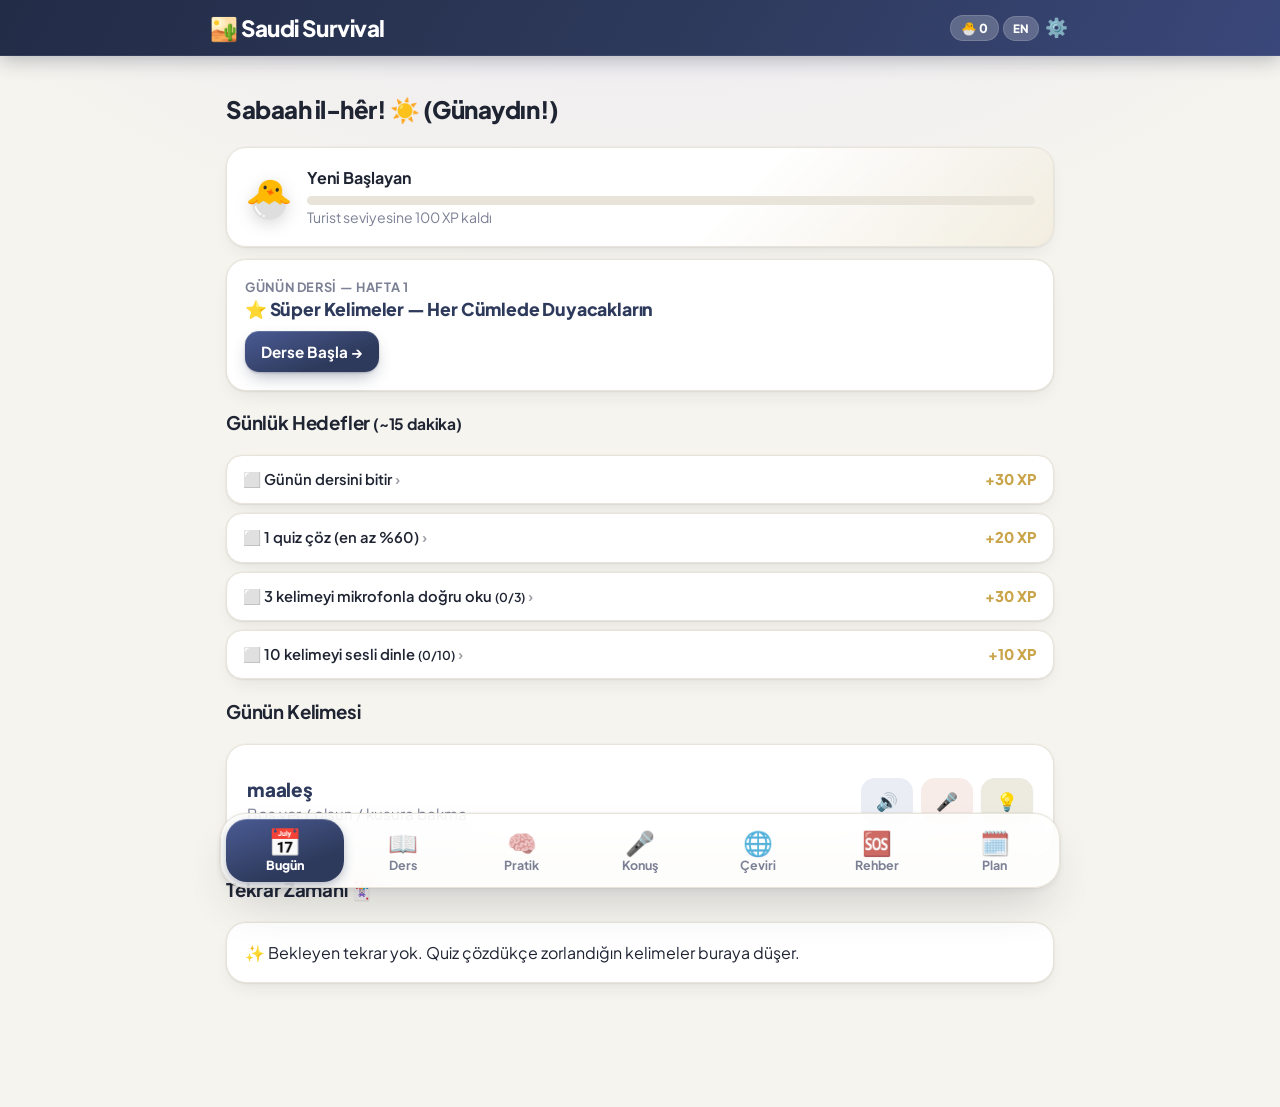
==== commit 2052953e: "Native his paketi: yönlü geçişler, kaydırma hafızası, basılı tutunca yavaş okuma, SRS rozeti - Sekme" ====
--- a/index.html
+++ b/index.html
@@ -5,6 +5,7 @@
 <meta name="viewport" content="width=device-width, initial-scale=1.0, viewport-fit=cover">
 <meta name="theme-color" content="#2e3a5c">
 <meta name="apple-mobile-web-app-capable" content="yes">
+<meta name="apple-mobile-web-app-status-bar-style" content="black-translucent">
 <meta name="apple-mobile-web-app-title" content="Saudi Survival">
 <title>Saudi Survival App</title>
 <link rel="manifest" href="manifest.json">
@@ -103,6 +104,16 @@
   <!-- ÇEVİRMEN -->
   <section id="panel-cevirmen" class="panel">
     <h2 data-i18n="cevirmen">🌐 Çevirmen</h2>
+    <button class="btn primary" id="canliBtn" style="width:100%;margin-bottom:10px" data-i18n="canli">🎙️ Canlı Tercüman</button>
+    <div id="canliAlani" class="hidden">
+      <p class="ipucu" data-i18n="canli_ipucu">Takside, toplantıda: karşı taraf konuşsun → sana çevirir; sen konuş → ona Arapça söyler.</p>
+      <div class="canli-btnler">
+        <button class="btn ses" id="canliOnlar" data-i18n="canli_onlar">🗣️ O Konuşuyor (Arapça)</button>
+        <button class="btn mic" id="canliBen" data-i18n="canli_ben">🎤 Ben Konuşuyorum</button>
+      </div>
+      <div id="canliDurum"></div>
+      <div id="canliLog"></div>
+    </div>
     <p class="ipucu" data-i18n="cevirmen_ipucu">Cümleni yaz ya da söyle — çevirir, okunuşunu yazar, sesli okur.</p>
     <div class="cevirmen-yon">
       <button class="btn yon active" id="yonTrAr" data-i18n="yon_kaynak_ar">Türkçe → Arapça</button>
--- a/style.css
+++ b/style.css
@@ -1,38 +1,85 @@
-/* Saudi Survival — modern, elegant, mobile-first */
+/* Saudi Survival — modern, elegant, mobile-first (v2 polish) */
 @import url('https://fonts.googleapis.com/css2?family=Plus+Jakarta+Sans:wght@400;600;700;800&display=swap');
 
 :root {
+  color-scheme: light;
   /* Gece laciverti + altın: sofistike, sıcak, premium */
-  --bg: #f7f5f0;
-  --bg-grad: radial-gradient(1200px 600px at 50% -10%, #edecf4 0%, #f7f5f0 60%);
+  --bg: #f6f4ee;
+  --bg-grad: radial-gradient(1200px 600px at 50% -10%, #eceaf2 0%, #f6f4ee 60%);
   --kart: #ffffff;
-  --kart-cam: rgba(255,255,255,.8);
-  --metin: #232838;
-  --gri: #82869a;
+  --kart-cam: rgba(255, 255, 255, .78);
+  --metin: #1f2433;
+  --gri: #7c8095;
   --yesil: #2e3a5c;       /* ana renk: gece laciverti */
   --yesil-2: #4a5b94;     /* açık lacivert */
   --yesil-koyu: #222c47;
   --altin: #c9a449;
   --altin-2: #e3c272;
-  --kirmizi: #c96f5d;     /* terrakota */
+  --kirmizi: #c2604d;     /* terrakota */
   --mavi: #5d74a8;
-  --cizgi: #e8e4da;
+  --cizgi: #e9e4d9;
+
+  /* Semantic feedback */
+  --dogru: #2f8f6b;                       /* success green */
+  --dogru-bg: rgba(47, 143, 107, .09);
+  --dogru-halka: rgba(47, 143, 107, .16);
+  --yanlis-bg: rgba(194, 96, 77, .09);
+  --yanlis-halka: rgba(194, 96, 77, .16);
+
+  /* Surfaces & depth */
+  --buton: #edeae0;                       /* tonal secondary button */
+  --buton-bas: #e3dfd2;                   /* pressed */
+  --halka: rgba(74, 91, 148, .4);         /* focus ring */
   --radius: 20px;
-  --golge: 0 6px 24px rgba(35, 40, 56, .07);
-  --golge-buyuk: 0 12px 40px rgba(35, 40, 56, .13);
+  --golge:
+    0 0 0 1px rgba(35, 40, 56, .025),
+    0 1px 2px rgba(35, 40, 56, .05),
+    0 8px 20px -8px rgba(35, 40, 56, .12);
+  --golge-buyuk:
+    0 0 0 1px rgba(35, 40, 56, .03),
+    0 2px 6px rgba(35, 40, 56, .06),
+    0 24px 48px -16px rgba(35, 40, 56, .24);
+  --golge-birincil:
+    inset 0 1px 0 rgba(255, 255, 255, .16),
+    0 1px 2px rgba(34, 44, 71, .25),
+    0 8px 18px -6px rgba(46, 58, 92, .45); /* @kind shadow */
 }
 body.karanlik {
-  --bg: #12151f;
-  --bg-grad: radial-gradient(1200px 600px at 50% -10%, #1a2030 0%, #12151f 60%);
-  --kart: #1c2230;
-  --kart-cam: rgba(28, 34, 48, .85);
-  --metin: #e9e7df;
-  --gri: #9aa0b5;
+  color-scheme: dark;
+  --bg: #0f121a;
+  --bg-grad: radial-gradient(1200px 600px at 50% -10%, #181e2d 0%, #0f121a 60%);
+  --kart: #1a2030;
+  --kart-cam: rgba(24, 30, 45, .84);
+  --metin: #e8e8ee;
+  --gri: #9aa1b8;
   --yesil: #5d74a8;
   --yesil-2: #7a90c4;
-  --cizgi: #2a3245;
-  --golge: 0 6px 24px rgba(0,0,0,.35);
-  --golge-buyuk: 0 12px 40px rgba(0,0,0,.55);
+  --altin: #d6b25e;
+  --altin-2: #e9cd86;
+  --kirmizi: #d57f6c;
+  --cizgi: #2a3144;
+
+  --dogru: #57b58a;
+  --dogru-bg: rgba(87, 181, 138, .12);
+  --dogru-halka: rgba(87, 181, 138, .2);
+  --yanlis-bg: rgba(213, 127, 108, .12);
+  --yanlis-halka: rgba(213, 127, 108, .2);
+
+  --buton: #252d42;
+  --buton-bas: #2c3550;
+  --halka: rgba(122, 144, 196, .5);
+  --golge:
+    0 0 0 1px rgba(255, 255, 255, .04),
+    0 1px 2px rgba(0, 0, 0, .3),
+    0 10px 24px -8px rgba(0, 0, 0, .5);
+  --golge-buyuk:
+    0 0 0 1px rgba(255, 255, 255, .05),
+    0 2px 8px rgba(0, 0, 0, .4),
+    0 28px 56px -16px rgba(0, 0, 0, .65);
+  --golge-birincil:
+    inset 0 1px 0 rgba(255, 255, 255, .14),
+    0 1px 2px rgba(0, 0, 0, .4),
+    0 8px 18px -6px rgba(0, 0, 0, .55); /* @kind shadow */
 }
 
 * { box-sizing: border-box; -webkit-tap-highlight-color: transparent; }
@@ -50,6 +97,8 @@
 
 h2 { font-weight: 800; letter-spacing: -.02em; }
 h3 { font-weight: 700; letter-spacing: -.01em; }
+
+:focus-visible { outline: 2px solid var(--halka); outline-offset: 2px; }
 
 /* ---------- Header ---------- */
 header {
@@ -60,7 +109,9 @@
   position: sticky;
   top: 0;
   z-index: 10;
-  box-shadow: 0 4px 24px rgba(34, 44, 71, .35);
+  box-shadow:
+    inset 0 -1px 0 rgba(255, 255, 255, .07),
+    0 4px 20px rgba(34, 44, 71, .3);
 }
 .header-inner {
   max-width: 860px;
@@ -78,12 +129,13 @@
 }
 .header-stats { display: flex; gap: 4px; align-items: center; font-weight: 700; flex-shrink: 0; }
 .header-stats span {
-  background: rgba(255,255,255,.16);
-  border: 1px solid rgba(255,255,255,.18);
+  background: rgba(255, 255, 255, .14);
+  border: 1px solid rgba(255, 255, 255, .16);
   padding: 3px 7px; border-radius: 999px; font-size: .72rem; white-space: nowrap;
 }
 #dilBtn {
-  background: rgba(255,255,255,.28); border: none; border-radius: 999px;
+  background: rgba(255, 255, 255, .22); border: 1px solid rgba(255, 255, 255, .14);
+  border-radius: 999px;
   padding: 4px 9px; font-size: .72rem; font-weight: 800; color: #fff;
   cursor: pointer; font-family: inherit; flex-shrink: 0;
 }
@@ -92,19 +144,26 @@
 /* ---------- Alt navigasyon ---------- */
 nav#tabs {
   position: fixed;
-  bottom: 10px; left: 10px; right: 10px;
+  bottom: 12px; left: 12px; right: 12px;
   display: flex;
   background: var(--kart-cam);
-  backdrop-filter: blur(16px);
-  -webkit-backdrop-filter: blur(16px);
+  backdrop-filter: blur(20px) saturate(1.5);
+  -webkit-backdrop-filter: blur(20px) saturate(1.5);
   border: 1px solid var(--cizgi);
-  border-radius: 24px;
+  border-radius: 26px;
   z-index: 20;
-  padding: 4px;
-  padding-bottom: max(4px, env(safe-area-inset-bottom));
-  box-shadow: var(--golge-buyuk);
+  padding: 5px;
+  padding-bottom: max(5px, env(safe-area-inset-bottom));
+  box-shadow:
+    inset 0 1px 0 rgba(255, 255, 255, .5),
+    var(--golge-buyuk);
   max-width: 840px;
   margin: 0 auto;
+}
+body.karanlik nav#tabs {
+  box-shadow:
+    inset 0 1px 0 rgba(255, 255, 255, .06),
+    var(--golge-buyuk);
 }
 .tab {
   flex: 1;
@@ -120,24 +179,30 @@
   font-family: inherit;
   cursor: pointer;
   color: var(--gri);
-  border-radius: 18px;
-  transition: all .2s;
+  border-radius: 21px;
+  transition: color .2s, background .2s, box-shadow .25s;
   min-width: 0;
 }
 .tab em { font-style: normal; max-width: 100%; overflow: hidden; text-overflow: ellipsis; }
-.tab span { font-size: 1.5rem; line-height: 1.1; transition: transform .2s; }
+.tab span {
+  font-size: 1.5rem; line-height: 1.1;
+  transition: transform .25s cubic-bezier(.3, 1.6, .4, 1);
+}
+.tab:not(.active) span { filter: grayscale(.35) opacity(.85); }
 .tab.active {
   color: #fff;
   font-weight: 800;
-  background: linear-gradient(135deg, var(--yesil), var(--yesil-2));
-  box-shadow: 0 4px 14px rgba(46, 58, 92, .45);
-}
-.tab.active span { transform: scale(1.12); }
+  background: linear-gradient(160deg, var(--yesil-2), var(--yesil) 70%);
+  box-shadow:
+    inset 0 1px 0 rgba(255, 255, 255, .22),
+    0 4px 12px -2px rgba(46, 58, 92, .45);
+}
+.tab.active span { transform: scale(1.12) translateY(-1px); filter: none; }
 
 main { max-width: 860px; margin: 0 auto; padding: 16px 16px 28px; }
 .panel { display: none; }
-.panel.active { display: block; animation: fadeIn .3s cubic-bezier(.2,.8,.3,1); }
-@keyframes fadeIn { from { opacity: 0; transform: translateY(10px);} to { opacity: 1; transform: none;} }
+.panel.active { display: block; animation: fadeIn .3s cubic-bezier(.2, .8, .3, 1); }
+@keyframes fadeIn { from { opacity: 0; transform: translateY(10px); } to { opacity: 1; transform: none; } }
 
 /* ---------- Kartlar ---------- */
 .card {
@@ -148,18 +213,22 @@
   padding: 18px;
   margin: 12px 0;
 }
+body.karanlik .card {
+  background-image: linear-gradient(180deg, rgba(255, 255, 255, .025), transparent 48px);
+}
 
 .seviye-karti {
   display: flex; align-items: center; gap: 14px;
-  background: linear-gradient(135deg, var(--kart) 60%, rgba(217,164,50,.08));
-}
-.seviye-karti .buyuk-ikon { font-size: 2.4rem; filter: drop-shadow(0 4px 8px rgba(0,0,0,.15)); }
+  background: linear-gradient(135deg, var(--kart) 60%, rgba(201, 164, 73, .09));
+}
+.seviye-karti .buyuk-ikon { font-size: 2.4rem; filter: drop-shadow(0 4px 8px rgba(0, 0, 0, .15)); }
 .seviye-bar { height: 9px; background: var(--cizgi); border-radius: 6px; overflow: hidden; margin-top: 7px; }
 .seviye-bar > div {
   height: 100%;
   background: linear-gradient(90deg, var(--altin), var(--altin-2));
   border-radius: 6px;
-  transition: width .6s cubic-bezier(.2,.8,.3,1);
+  box-shadow: inset 0 1px 0 rgba(255, 255, 255, .35);
+  transition: width .6s cubic-bezier(.2, .8, .3, 1);
 }
 
 /* ---------- Hedefler ---------- */
@@ -178,13 +247,14 @@
   font-weight: 600;
   font-size: .92rem;
 }
-.hedef-listesi li.tamam { opacity: .55; text-decoration: line-through; }
+.hedef-listesi li.tamam { opacity: .55; text-decoration: line-through; box-shadow: none; }
 .hedef-listesi .xp { color: var(--altin); font-weight: 800; white-space: nowrap; }
 
 .kutla {
-  background: linear-gradient(135deg, rgba(242,193,78,.18), rgba(217,164,50,.1));
-  border: 1.5px solid var(--altin);
+  background: linear-gradient(135deg, rgba(227, 194, 114, .2), rgba(201, 164, 73, .08));
+  border: 1px solid var(--altin);
   border-radius: var(--radius);
+  box-shadow: 0 8px 24px -10px rgba(201, 164, 73, .4);
   padding: 16px;
   text-align: center;
   margin: 12px 0;
@@ -202,7 +272,8 @@
 body:not(.arapca-acik) .arapca-yazi { display: none; }
 .kelime-btnler { display: flex; gap: 8px; flex-shrink: 0; }
 
-/* ---------- Butonlar ---------- */
+/* ---------- Butonlar ----------
+   Hiyerarşi: primary (dolu) › default (tonal) › ses/mic (tintli) › geri (ghost) */
 .btn {
   border: none;
   border-radius: 14px;
@@ -211,42 +282,58 @@
   font-weight: 700;
   font-family: inherit;
   cursor: pointer;
-  background: var(--cizgi);
-  color: var(--metin);
-  transition: transform .12s, box-shadow .2s, filter .2s;
-}
-.btn:active { transform: scale(.95); }
+  background: var(--buton);
+  color: var(--metin);
+  box-shadow: 0 1px 2px rgba(35, 40, 56, .06);
+  transition: transform .12s, box-shadow .2s, filter .2s, background .2s;
+}
+.btn:active { transform: scale(.96); background: var(--buton-bas); box-shadow: none; }
 .btn.primary {
-  background: linear-gradient(135deg, var(--yesil), var(--yesil-2));
+  background: linear-gradient(160deg, var(--yesil-2), var(--yesil) 70%);
   color: #fff;
-  box-shadow: 0 6px 18px rgba(46, 58, 92, .35);
-}
-.btn.primary:active { filter: brightness(.94); }
-.btn.ses { background: rgba(93, 116, 168, .14); color: var(--mavi); }
-.btn.mic { background: rgba(201, 111, 93, .14); color: var(--kirmizi); }
+  box-shadow: var(--golge-birincil);
+}
+.btn.primary:active { filter: brightness(.92); background: linear-gradient(160deg, var(--yesil-2), var(--yesil) 70%); }
+.btn.ses { background: rgba(93, 116, 168, .13); color: var(--mavi); box-shadow: none; }
+.btn.ses:active { background: rgba(93, 116, 168, .22); }
+.btn.mic { background: rgba(194, 96, 77, .12); color: var(--kirmizi); box-shadow: none; }
+.btn.mic:active { background: rgba(194, 96, 77, .2); }
+body.karanlik .btn.ses { color: #93a9d9; }
 .kelime-btnler .btn { padding: 12px 15px; font-size: 1.1rem; min-width: 48px; }
 .btn.mic.dinliyor {
-  background: linear-gradient(135deg, var(--kirmizi), #e3776b);
+  background: linear-gradient(160deg, #d98273, var(--kirmizi) 70%);
   color: #fff;
   animation: pulse 1s infinite;
-  box-shadow: 0 0 0 6px rgba(208, 90, 78, .18);
-}
-.btn.danger { background: linear-gradient(135deg, var(--kirmizi), #e3776b); color: #fff; }
+  box-shadow: 0 0 0 6px var(--yanlis-halka);
+}
+.btn.danger {
+  background: linear-gradient(160deg, #d98273, var(--kirmizi) 70%);
+  color: #fff;
+  box-shadow: inset 0 1px 0 rgba(255, 255, 255, .18), 0 6px 14px -4px rgba(194, 96, 77, .5);
+}
 .btn.yon { border-radius: 999px; font-size: .88rem; }
 .btn.yon.active {
-  background: linear-gradient(135deg, var(--yesil), var(--yesil-2));
+  background: linear-gradient(160deg, var(--yesil-2), var(--yesil) 70%);
   color: #fff;
-  box-shadow: 0 4px 14px rgba(46, 58, 92, .35);
-}
-.btn.geri { margin-bottom: 10px; background: transparent; border: 1.5px solid var(--cizgi); }
-@keyframes pulse { 50% { opacity: .65; } }
+  box-shadow: var(--golge-birincil);
+}
+.btn.geri { margin-bottom: 10px; background: transparent; border: 1.5px solid var(--cizgi); box-shadow: none; }
+.btn.geri:active { background: var(--buton); }
+@keyframes pulse { 50% { opacity: .7; } }
+
+@media (hover: hover) {
+  .btn:hover { filter: brightness(1.03); box-shadow: 0 3px 8px rgba(35, 40, 56, .1); }
+  .btn.primary:hover { filter: brightness(1.07); transform: translateY(-1px); }
+  .btn.ses:hover, .btn.mic:hover, .btn.geri:hover { box-shadow: none; }
+  .tab:not(.active):hover { color: var(--metin); background: rgba(127, 127, 127, .07); }
+}
 
 .dinleme-durum {
   margin-top: 10px;
   padding: 12px 16px;
   border-radius: 14px;
-  background: linear-gradient(135deg, rgba(242,193,78,.22), rgba(217,164,50,.12));
-  border: 1.5px solid var(--altin);
+  background: linear-gradient(135deg, rgba(227, 194, 114, .22), rgba(201, 164, 73, .1));
+  border: 1px solid var(--altin);
   font-weight: 700;
   animation: pulse 1.2s infinite;
 }
@@ -263,11 +350,15 @@
   background: var(--kart);
   color: var(--metin);
   margin-bottom: 8px;
+  box-shadow: 0 1px 2px rgba(35, 40, 56, .04);
   appearance: none;
-  background-image: url("data:image/svg+xml,%3Csvg xmlns='http://www.w3.org/2000/svg' width='14' height='9'%3E%3Cpath d='M1 1l6 6 6-6' stroke='%237d8783' stroke-width='2' fill='none' stroke-linecap='round'/%3E%3C/svg%3E");
+  background-image: url("data:image/svg+xml,%3Csvg xmlns='http://www.w3.org/2000/svg' width='14' height='9'%3E%3Cpath d='M1 1l6 6 6-6' stroke='%2382869a' stroke-width='2' fill='none' stroke-linecap='round'/%3E%3C/svg%3E");
   background-repeat: no-repeat;
   background-position: right 14px center;
-}
+  padding-right: 38px; /* ok ikonu metinle çakışmasın */
+  overflow: hidden; text-overflow: ellipsis; white-space: nowrap;
+}
+select:focus { outline: 2px solid var(--halka); border-color: transparent; }
 
 /* ---------- Mod kartları ---------- */
 .mod-izgara { display: grid; grid-template-columns: 1fr 1fr; gap: 12px; margin-top: 12px; }
@@ -288,8 +379,11 @@
   transition: transform .15s, box-shadow .2s;
 }
 .mod-kart small { color: var(--gri); font-size: .78rem; font-weight: 500; }
-.mod-ikon { font-size: 2rem; filter: drop-shadow(0 3px 6px rgba(0,0,0,.12)); }
-.mod-kart:active { transform: scale(.96); }
+.mod-ikon { font-size: 2rem; filter: drop-shadow(0 3px 6px rgba(0, 0, 0, .12)); }
+.mod-kart:active { transform: scale(.96); box-shadow: 0 1px 2px rgba(35, 40, 56, .06); }
+@media (hover: hover) {
+  .mod-kart:hover { transform: translateY(-2px); box-shadow: var(--golge-buyuk); }
+}
 
 /* ---------- Quiz ---------- */
 .quiz-soru { font-size: 1.4rem; font-weight: 800; text-align: center; margin: 14px 0; color: var(--yesil); letter-spacing: -.01em; }
@@ -306,11 +400,29 @@
   cursor: pointer;
   text-align: left;
   color: var(--metin);
-  transition: transform .12s, border-color .2s;
+  box-shadow: 0 1px 2px rgba(35, 40, 56, .04);
+  transition: transform .12s, border-color .2s, box-shadow .2s, background .2s;
 }
 .quiz-secenek:active { transform: scale(.98); }
-.quiz-secenek.dogru { border-color: var(--yesil-2); background: rgba(20, 176, 138, .12); }
-.quiz-secenek.yanlis { border-color: var(--kirmizi); background: rgba(208, 90, 78, .12); }
+@media (hover: hover) {
+  .quiz-secenek:not(.dogru):not(.yanlis):hover { border-color: var(--yesil-2); box-shadow: var(--golge); }
+}
+.quiz-secenek.dogru {
+  border-color: var(--dogru);
+  background: var(--dogru-bg);
+  color: var(--dogru);
+  font-weight: 800;
+  box-shadow: 0 0 0 3px var(--dogru-halka);
+  animation: dogruPop .35s cubic-bezier(.3, 1.4, .4, 1);
+}
+.quiz-secenek.yanlis {
+  border-color: var(--kirmizi);
+  background: var(--yanlis-bg);
+  color: var(--kirmizi);
+  box-shadow: 0 0 0 3px var(--yanlis-halka);
+  animation: salla .35s;
+}
+@keyframes dogruPop { 0% { transform: scale(1); } 40% { transform: scale(1.03); } 100% { transform: scale(1); } }
 .quiz-ilerleme { text-align: center; color: var(--gri); margin-bottom: 8px; font-weight: 600; font-size: .85rem; }
 .skor-genis { font-size: 2.4rem; text-align: center; margin: 16px 0; font-weight: 800; }
 
@@ -328,16 +440,21 @@
   cursor: pointer;
   min-height: 58px;
   box-shadow: var(--golge);
-  transition: transform .12s, border-color .15s;
-}
-.esl-kart.secili { border-color: var(--altin); background: rgba(242,193,78,.16); transform: scale(1.03); }
-.esl-kart.eslesti { border-color: var(--yesil-2); background: rgba(74,91,148,.12); opacity: .45; pointer-events: none; }
-.esl-kart.hata { border-color: var(--kirmizi); animation: salla .3s; }
-@keyframes salla { 25% { transform: translateX(-5px);} 75% { transform: translateX(5px);} }
+  transition: transform .12s, border-color .15s, box-shadow .2s;
+}
+.esl-kart.secili {
+  border-color: var(--altin);
+  background: rgba(227, 194, 114, .16);
+  transform: scale(1.03);
+  box-shadow: 0 0 0 3px rgba(201, 164, 73, .18), var(--golge);
+}
+.esl-kart.eslesti { border-color: var(--dogru); background: var(--dogru-bg); opacity: .45; pointer-events: none; box-shadow: none; }
+.esl-kart.hata { border-color: var(--kirmizi); background: var(--yanlis-bg); animation: salla .3s; }
+@keyframes salla { 25% { transform: translateX(-5px); } 75% { transform: translateX(5px); } }
 
 /* ---------- Flashcard ---------- */
 .fkart { perspective: 1000px; margin: 14px auto; max-width: 420px; height: 210px; cursor: pointer; }
-.fkart-ic { position: relative; width: 100%; height: 100%; transition: transform .55s cubic-bezier(.3,.9,.3,1); transform-style: preserve-3d; }
+.fkart-ic { position: relative; width: 100%; height: 100%; transition: transform .55s cubic-bezier(.3, .9, .3, 1); transform-style: preserve-3d; }
 .fkart.acik .fkart-ic { transform: rotateY(180deg); }
 .fkart-yuz {
   position: absolute; inset: 0;
@@ -365,8 +482,8 @@
 }
 .diyalog-balon.app .balon { background: var(--kart); border: 1px solid var(--cizgi); border-bottom-left-radius: 6px; }
 .diyalog-balon.sen .balon {
-  background: linear-gradient(135deg, rgba(74,91,148,.14), rgba(46,58,92,.08));
-  border: 1px solid rgba(74,91,148,.35);
+  background: linear-gradient(135deg, rgba(74, 91, 148, .13), rgba(46, 58, 92, .07));
+  border: 1px solid rgba(74, 91, 148, .35);
   border-bottom-right-radius: 6px;
 }
 .balon .kisi { font-size: .68rem; color: var(--gri); font-weight: 800; text-transform: uppercase; letter-spacing: .04em; }
@@ -375,11 +492,11 @@
 .diyalog-sira {
   position: sticky; bottom: 88px;
   background: var(--kart);
-  border: 1.5px solid var(--altin);
+  border: 1px solid var(--altin);
   border-radius: var(--radius);
   padding: 14px;
   margin-top: 14px;
-  box-shadow: var(--golge-buyuk);
+  box-shadow: 0 8px 24px -8px rgba(201, 164, 73, .35), var(--golge-buyuk);
 }
 
 /* ---------- Cep Rehberi ---------- */
@@ -402,7 +519,7 @@
   color: var(--metin);
   font-size: 1rem;
   font-family: inherit;
-  transition: transform .12s;
+  transition: transform .12s, border-color .15s;
 }
 .rehber-ifade:active { transform: scale(.98); border-color: var(--altin); }
 .rehber-ifade .hoparlor { font-size: 1.35rem; flex-shrink: 0; }
@@ -421,7 +538,7 @@
   color: var(--metin);
   box-shadow: var(--golge);
 }
-.cevirmen-girdi textarea:focus { outline: 2px solid var(--yesil-2); border-color: transparent; }
+.cevirmen-girdi textarea:focus { outline: 2px solid var(--halka); border-color: transparent; }
 .cevirmen-btnler { display: flex; gap: 10px; margin-top: 10px; }
 .cevirmen-btnler .btn { flex: 1; }
 .ceviri-card .buyuk-metin { font-size: 1.35rem; font-weight: 800; margin: 6px 0; letter-spacing: -.01em; }
@@ -438,7 +555,8 @@
   background: linear-gradient(90deg, var(--yesil), var(--yesil-2), var(--altin-2));
   width: 0;
   border-radius: 8px;
-  transition: width .6s cubic-bezier(.2,.8,.3,1);
+  box-shadow: inset 0 1px 0 rgba(255, 255, 255, .25);
+  transition: width .6s cubic-bezier(.2, .8, .3, 1);
 }
 #genelYuzde { font-weight: 800; }
 
@@ -466,15 +584,15 @@
   min-width: 86px;
   flex: 1;
 }
-.rozet.kilitli { opacity: .3; filter: grayscale(1); }
-.rozet .ikon { font-size: 1.6rem; filter: drop-shadow(0 3px 6px rgba(0,0,0,.15)); }
+.rozet.kilitli { opacity: .3; filter: grayscale(1); box-shadow: none; }
+.rozet .ikon { font-size: 1.6rem; filter: drop-shadow(0 3px 6px rgba(0, 0, 0, .15)); }
 .rozet .ad { font-size: .7rem; color: var(--gri); font-weight: 700; margin-top: 2px; }
 
 /* ---------- Telaffuz sonuçları ---------- */
 .telaffuz-sonuc { border-radius: 14px; padding: 13px; margin-top: 10px; font-size: .92rem; }
-.telaffuz-sonuc.iyi { background: rgba(94,150,108,.16); border: 1.5px solid var(--yesil-2); }
-.telaffuz-sonuc.orta { background: rgba(242,193,78,.14); border: 1.5px solid var(--altin); }
-.telaffuz-sonuc.kotu { background: rgba(208,90,78,.1); border: 1.5px solid var(--kirmizi); }
+.telaffuz-sonuc.iyi { background: var(--dogru-bg); border: 1.5px solid var(--dogru); }
+.telaffuz-sonuc.orta { background: rgba(227, 194, 114, .14); border: 1.5px solid var(--altin); }
+.telaffuz-sonuc.kotu { background: var(--yanlis-bg); border: 1.5px solid var(--kirmizi); }
 
 .ipucu { color: var(--gri); font-size: .88rem; }
 .hidden { display: none !important; }
@@ -491,33 +609,36 @@
   color: var(--metin);
   font-family: inherit;
 }
-dialog::backdrop { background: rgba(10, 20, 16, .5); backdrop-filter: blur(4px); }
+dialog::backdrop { background: rgba(15, 18, 26, .55); backdrop-filter: blur(4px); }
 .ayar-satir { display: flex; align-items: center; gap: 10px; margin: 14px 0; flex-wrap: wrap; font-weight: 600; }
 .ayar-btnler { display: flex; justify-content: space-between; margin-top: 16px; gap: 8px; }
 
 #toast {
   position: fixed; bottom: 96px; left: 50%; transform: translateX(-50%);
-  background: rgba(28, 36, 33, .94);
+  background: rgba(31, 36, 51, .94);
   backdrop-filter: blur(8px);
   color: #fff;
   padding: 12px 20px;
   border-radius: 999px;
   z-index: 100;
-  box-shadow: var(--golge-buyuk);
+  box-shadow: inset 0 1px 0 rgba(255, 255, 255, .1), var(--golge-buyuk);
   max-width: 92%;
   text-align: center;
   font-weight: 600;
   font-size: .9rem;
-  animation: toastGir .25s cubic-bezier(.2,.8,.3,1);
-}
-@keyframes toastGir { from { opacity: 0; transform: translate(-50%, 12px);} to { opacity: 1; transform: translate(-50%, 0);} }
+  animation: toastGir .25s cubic-bezier(.2, .8, .3, 1);
+}
+@keyframes toastGir { from { opacity: 0; transform: translate(-50%, 12px); } to { opacity: 1; transform: translate(-50%, 0); } }
 
 /* ---------- Aktivite takvimi & hız turu ---------- */
 .takvim { display: grid; grid-template-columns: repeat(14, 1fr); gap: 5px; }
 .takvim-gun { aspect-ratio: 1; border-radius: 5px; background: var(--cizgi); }
 .takvim-gun.s1 { background: #cfd6ea; }
 .takvim-gun.s2 { background: #7a90c4; }
-.takvim-gun.s3 { background: var(--yesil); box-shadow: 0 0 6px rgba(74,91,148,.5); }
+.takvim-gun.s3 { background: var(--yesil); box-shadow: 0 0 6px rgba(74, 91, 148, .5); }
+body.karanlik .takvim-gun.s1 { background: #36415e; }
+body.karanlik .takvim-gun.s2 { background: #56688f; }
+body.karanlik .takvim-gun.s3 { background: #7a90c4; box-shadow: 0 0 8px rgba(122, 144, 196, .55); }
 
 .sure-bar { height: 10px; background: var(--cizgi); border-radius: 6px; overflow: hidden; margin-bottom: 10px; }
 .sure-bar > div { height: 100%; background: linear-gradient(90deg, var(--kirmizi), var(--altin-2)); transition: width 1s linear; border-radius: 6px; }
@@ -534,9 +655,14 @@
   .esl-izgara { grid-template-columns: repeat(4, 1fr); }
 }
 
+@media (prefers-reduced-motion: reduce) {
+  *, *::before, *::after { animation-duration: .01ms !important; transition-duration: .01ms !important; }
+}
+
 /* ---------- Üst bar istatistik grubu ---------- */
 #statOzet {
-  background: rgba(255,255,255,.28); border: none; border-radius: 999px;
+  background: rgba(255, 255, 255, .22); border: 1px solid rgba(255, 255, 255, .14);
+  border-radius: 999px;
   padding: 4px 10px; font-size: .78rem; font-weight: 800; color: #fff;
   cursor: pointer; font-family: inherit; flex-shrink: 0; white-space: nowrap;
 }
@@ -552,3 +678,27 @@
   padding: 8px 0; border-bottom: 1px dashed var(--cizgi); font-size: .9rem;
 }
 .stat-satir:last-child { border-bottom: none; }
+
+/* ---------- Canlı Tercüman ---------- */
+.canli-btnler { display: grid; grid-template-columns: 1fr 1fr; gap: 10px; margin: 12px 0; }
+.canli-btnler .btn { padding: 18px 10px; font-size: 1rem; border-radius: 18px; }
+#canliLog { margin-top: 8px; }
+
+/* ---------- Native dokunuş hissi ---------- */
+html, body { overscroll-behavior-y: none; }
+button, .tab, .mod-kart, .quiz-secenek, .esl-kart, .rehber-ifade, .fkart, .balon {
+  -webkit-user-select: none; user-select: none; -webkit-touch-callout: none;
+}
+.tab { position: relative; }
+.tab .nokta {
+  position: absolute; top: 3px; right: 16%;
+  background: var(--kirmizi); color: #fff;
+  font-size: .58rem; font-weight: 800;
+  min-width: 16px; height: 16px; border-radius: 999px;
+  display: flex; align-items: center; justify-content: center;
+  padding: 0 4px; box-shadow: 0 1px 4px rgba(0,0,0,.25);
+}
+.panel.active.kayar-sol { animation: kayarSol .3s cubic-bezier(.2,.8,.3,1); }
+.panel.active.kayar-sag { animation: kayarSag .3s cubic-bezier(.2,.8,.3,1); }
+@keyframes kayarSol { from { opacity: 0; transform: translateX(36px); } to { opacity: 1; transform: none; } }
+@keyframes kayarSag { from { opacity: 0; transform: translateX(-36px); } to { opacity: 1; transform: none; } }
